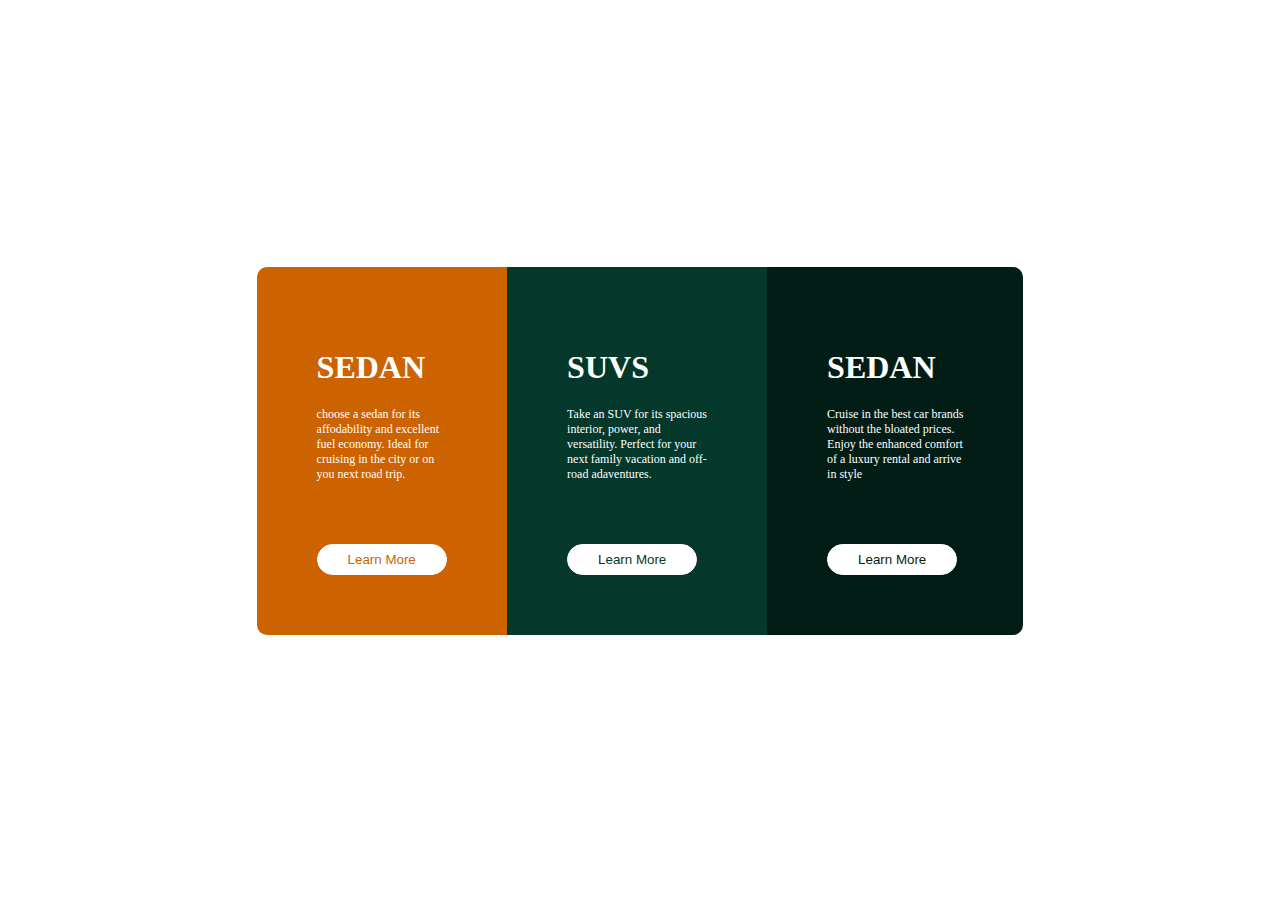
==== index.html @ 67d6c7bb "Add files via upload" ====
<!DOCTYPE html>
<html lang="en">
  <head>
    <meta charset="UTF-8" />
    <meta http-equiv="X-UA-Compatible" content="IE=edge" />
    <meta name="viewport" content="width=device-width, initial-scale=1.0" />
    <link rel="stylesheet" href="style.css" />
    <title>Document</title>
  </head>
  <body>
    <div class="main-div">
      <div class="div-1">
        <h1>SEDAN</h1>
        <p>
          choose a sedan for its affodability and excellent fuel economy. Ideal
          for cruising in the city or on you next road trip.
        </p>
        <button>Learn More</button>
      </div>
      <div class="div-2">
        <h1>SUVS</h1>
        <p>
          Take an SUV for its spacious interior, power, and versatility. Perfect
          for your next family vacation and off-road adaventures.
        </p>
        <button>Learn More</button>
      </div>
      <div class="div-3">
        <h1>SEDAN</h1>
        <p>
          Cruise in the best car brands without the bloated prices. Enjoy the
          enhanced comfort of a luxury rental and arrive in style
        </p>
        <button>Learn More</button>
      </div>
    </div>
  </body>
</html>
---- style.css ----
* {
  box-sizing: border-box;
}

body {
  margin: 0;
  padding: 0;
  display: flex;
  min-height: 100vh;
  align-items: center;
  justify-content: center;
  margin: 1px 1px 1px 1px;
  font-family: poppins;
}

.main-div {
  width: 60%;
  display: flex;
  color: white;
  border-radius: 50%;
}

.main-div p {
  font-size: 12px;
}

.div-1 {
  padding: 60px;
  background-color: rgb(204, 99, 0);
  text-align: left;
  border-radius: 10px 0 0 10px;
}

.div-1 button {
  margin-top: 50px;
  padding: 7px 30px;
  border-radius: 30px;
  color: rgb(204, 99, 0);
  background: white;
  border: 1px solid white;
}

.div-2 {
  background-color: rgb(3, 56, 43);
  padding: 60px;
  text-align: left;
}

.div-2 button {
  margin-top: 50px;
  padding: 7px 30px;
  border-radius: 30px;
  color: rgb(3, 56, 43);
  background: white;
  border: 1px solid white;
}

.div-3 {
  background-color: rgb(1, 29, 22);
  padding: 60px;
  text-align: left;
  border-radius: 0 10px 10px 0;
}

.div-3 button {
  margin-top: 50px;
  padding: 7px 30px;
  border-radius: 30px;
  color: rgb(1, 29, 22);
  background: white;
  border: 1px solid white;
}

@media (max-width: 40em) {
  .main-div {
    flex-direction: column;
    width: 100%;
    padding: 10px;
  }

  .div-1 {
    border-radius: 10px 10px 0 0px;
  }
  .div-3 {
    border-radius: 0 0 10px 10px;
  }
}
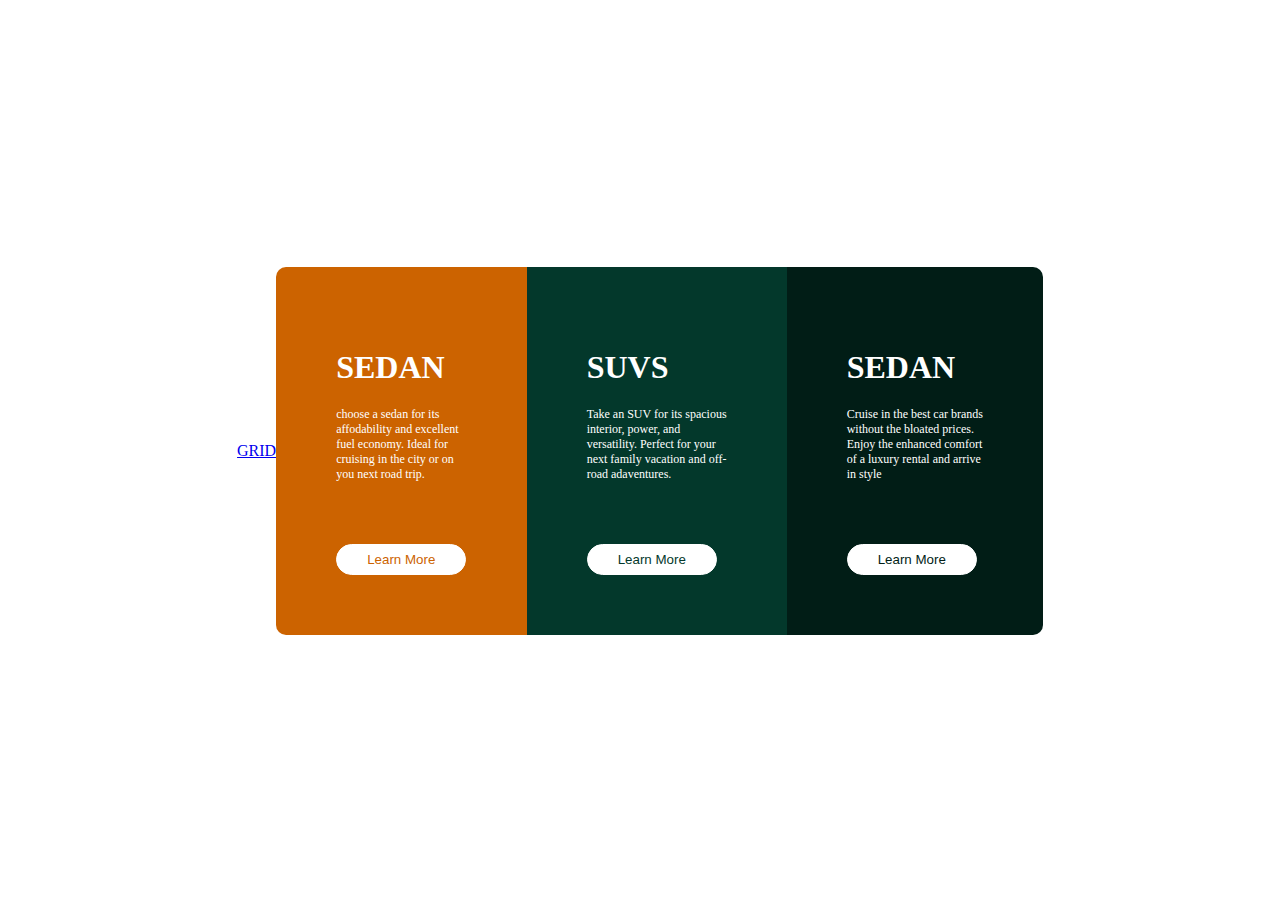
==== commit fea7550e: "Add files via upload" ====
--- a/index.html
+++ b/index.html
@@ -8,6 +8,7 @@
     <title>Document</title>
   </head>
   <body>
+    <a href="grid.html">GRID</a>
     <div class="main-div">
       <div class="div-1">
         <h1>SEDAN</h1>
